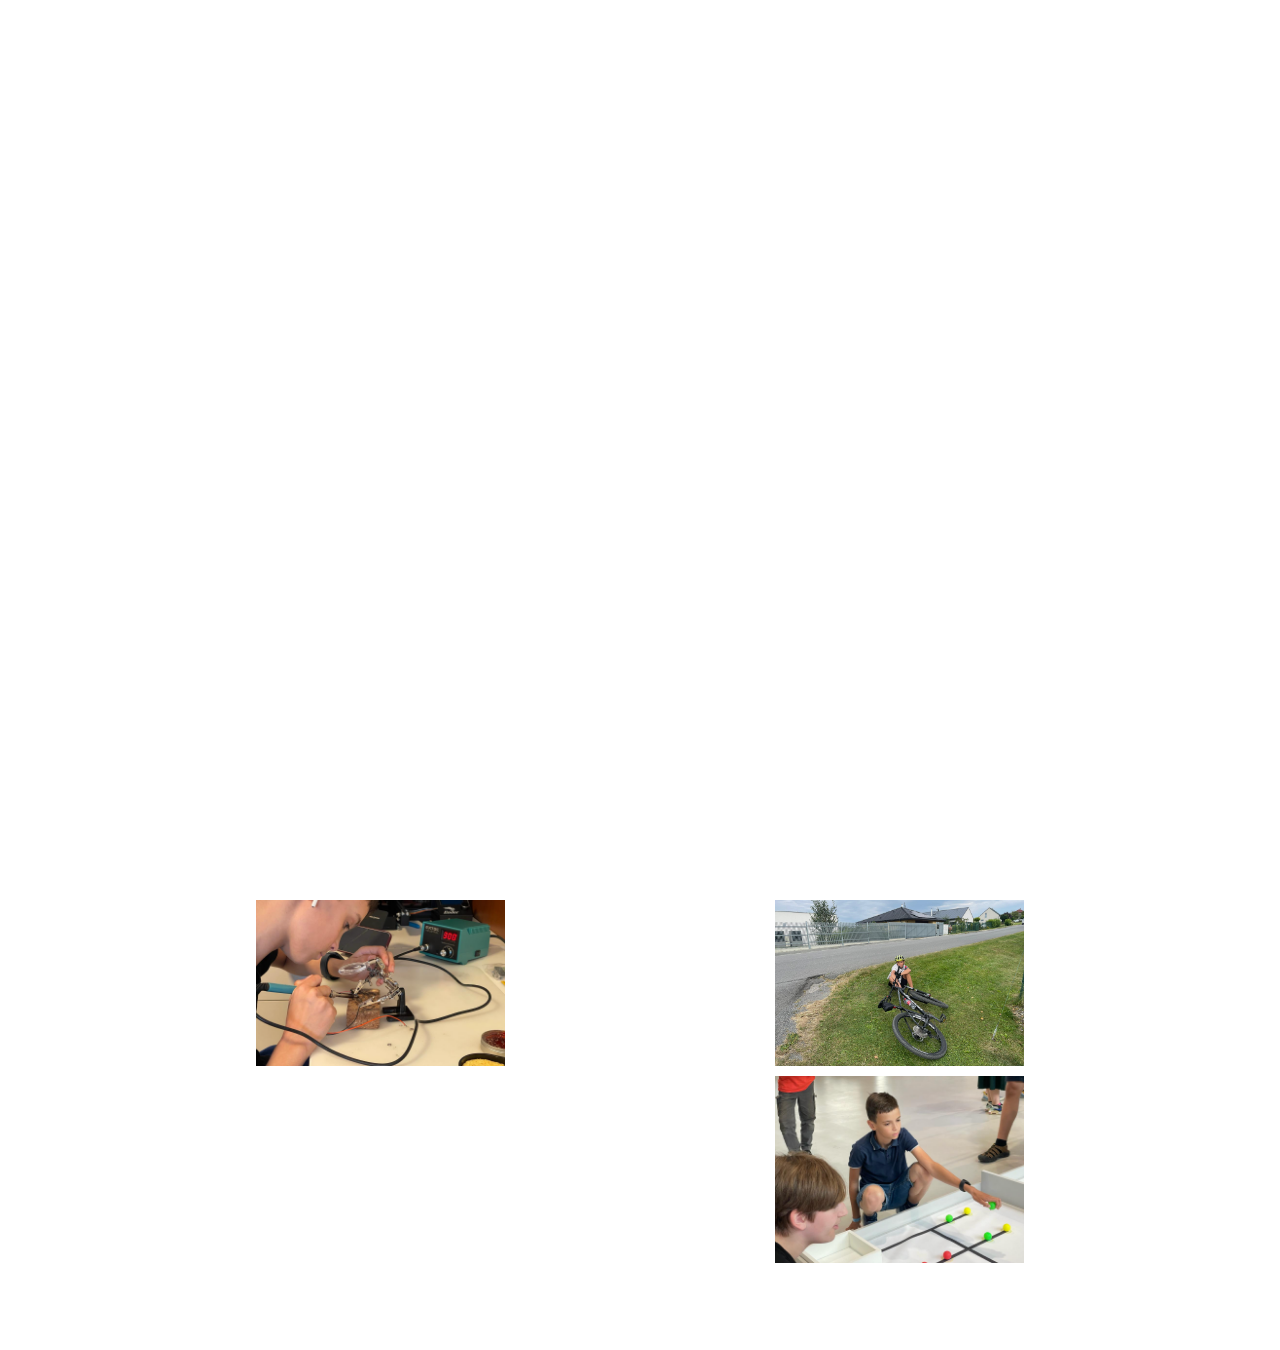
==== index.html @ a65b0b2b "Add files via upload" ====
<!DOCTYPE html>
<html lang="cs">

<head>
    <meta charset="UTF-8">
    <meta name="viewport" content="width=device-width, initial-scale=1.0">
    <title>Jakub Hajný</title>
    <style>
        /* Global Styles */
        body {
            display: flex;
            flex-direction: column;
            font-family: Arial, sans-serif;
            margin: 0;
            padding: 0;
            background: url(sincerely-media-gPnHi8AmO5k-unsplash.jpg) no-repeat center center fixed;
            background-size: cover;
            text-align: center;
            overflow-y: auto;
            /* Enable scrolling */
        }
        .scrolled{
            display: flex;
            
            justify-content: center;
        }

        /* First Section - Fullscreen with Only Name */
        .first {
            display: flex;
            flex-direction: column;
            justify-content: center;
            align-items: center;
            height: 100vh;
            width: 100%;
            background: white;
            position: absolute;
            /* Allow natural scroll behavior */
            top: 0;
            left: 0;
            transition: opacity 0.5s ease, transform 0.5s ease;
            z-index: 1000;
            padding: 20px;
            box-sizing: border-box;
        }

        /* Fade-out and move up on scroll */
        body.scrolled .first {
            opacity: 0;
            transform: translateY(-100%);
            pointer-events: none;
        }

        /* About Section (Centered on the Vertical Axis) */
        .about-container {
            display: flex;
            flex-direction: column;
            justify-content: center;
            /* Center vertically */
            align-items: center;
            /* Center horizontally */
            min-height: 100vh;
            /* Ensure full height */
            box-sizing: border-box;
            margin-top: 50vh;
            /* Ensure content starts below the first section */
            padding-bottom: 10px;
        }

        .about {
            background: white;
            padding: 50px;
            box-shadow: 0 0 15px rgba(0, 0, 0, 0.2);
            border-radius: 12px;
            max-width: 90%;

        }

        .section {
            display: flex;
            justify-content: space-between;
            /* Align boxes side by side */
            flex-wrap: wrap;
            /* Wrap content on small screens */
            gap: 20px;
            /* Space between boxes */
            width: 100%;
            margin-top: 20px;
            
        }

        /* Flexible Content Boxes */
        .box {
            display: flex;
            flex-direction: column;
            align-items: center;
            /* Center box content */
            background: #607d8b;
            color: white;
            padding: 20px;
            border-radius: 12px;
            width: 30%;
            min-width: 250px;
            box-sizing: border-box;
            /* Ensure padding doesn't expand */
        }

        /* Ensure flexible list inside box */
        .box ul, a {
            list-style: none;
            padding: 0;
            margin: 0;
            display: flex;
            flex-direction: column;
            /* Stack items */
            align-items: center;
            gap: 5px;
        }

        /* Typography */
        h1,
        h2,
        h3 {
            color: #37474f;
            margin: 0;
            padding: 10px;
        }

        h2 {
            font-size: 25px;
        }

        li {
            font-size: 14px;
        }

        a:hover {
            color: blue;
        }

        h3 {
            font-size: 20px;
        }

        /* Text with Background Image */
        h1 {
            font-size: 60px;
            background: url(sincerely-media-gPnHi8AmO5k-unsplash.jpg);
            background-size: cover;
            background-clip: text;
            color: transparent;
        }

        a {
            font-size: 14px;
            color: white;
            transition: 0.5s ease;

        }

        /* Responsive Design */
        @media (max-width: 768px) {
            .section {
                flex-direction: column;
                /* Stack boxes vertically */
                align-items: center;
            }

            .box {
                width: 90%;
                /* Make boxes full-width on small screens */
            }

            h1 {
                font-size: 40px;
                /* Adjust header size */
            }
        }
        .photo{
            display: grid;
            grid-template-columns: 1fr 1fr 1fr ;
            gap: 10px;
            width: 60%;
            padding: 10px;
            background-color: white;
            border-radius: 10px;
               
        }
        .frestyle{
            display: flex;
            justify-content: center;
            align-items: center;
        }
        img{
            display: flex;
            align-items: center;
            width: 100%;
        }
        
    </style>
</head>

<body>

    <!-- First Section: Fullscreen with Only Name -->
    <div class="first">
        <h1>Jakub Hajný</h1>
    </div>

    <!-- About Section (Centered Vertically) -->
    <div class="about-container">
        <div class="about">
            <h2>O mně</h2>
            <div class="section">
                <div class="box">
                    <h3>Zájmy</h3>
                    <ul>
                        <li>Pájení</li>
                        <li>3D tisk</li>
                        <li>Sim racing</li>
                        <li>Sport</li>
                        <li>Programování</li>
                    </ul>
                </div>
                <div class="box">
                    <h3>projekty</h3>
                    <ul>
                        <a href="">ponorka</a>
                        <a href="">fpv</a>
                        <a href="/bonus.html">ender 3</a>
                    </ul>
                </div>
                <div class="box">
                    <h3>Úspěchy</h3>
                    <ul>
                        <li>2× 2. místo v robosoutěži</li>
                        <li>1. místo v badmintonovém turnaji</li>
                    </ul>
                </div>
            </div>
        </div>
        <div class="frestyle">
            <div class="photo">
            <img src="pajenicko.png" alt="">
            <img src="dilna_build1.png" alt="">
            <img src="kolo.png" alt="">
            <img src="paletomobil.png" alt="">
            <img src="lyzovani1.png" alt="">
            <img src="robosoutez1.png" alt="">
        </div>
    </div>
        
    </div>

    <!-- JavaScript for Scroll Effect -->
    <script>
        document.addEventListener("DOMContentLoaded", function () {
            document.addEventListener("scroll", function () {
                const scrollPos = window.pageYOffset || document.documentElement.scrollTop || document.body.scrollTop;
                if (scrollPos > 20) {
                    document.body.classList.add("scrolled");
                } else {
                    document.body.classList.remove("scrolled");
                }
            });
        });
    </script>

</body>

</html>
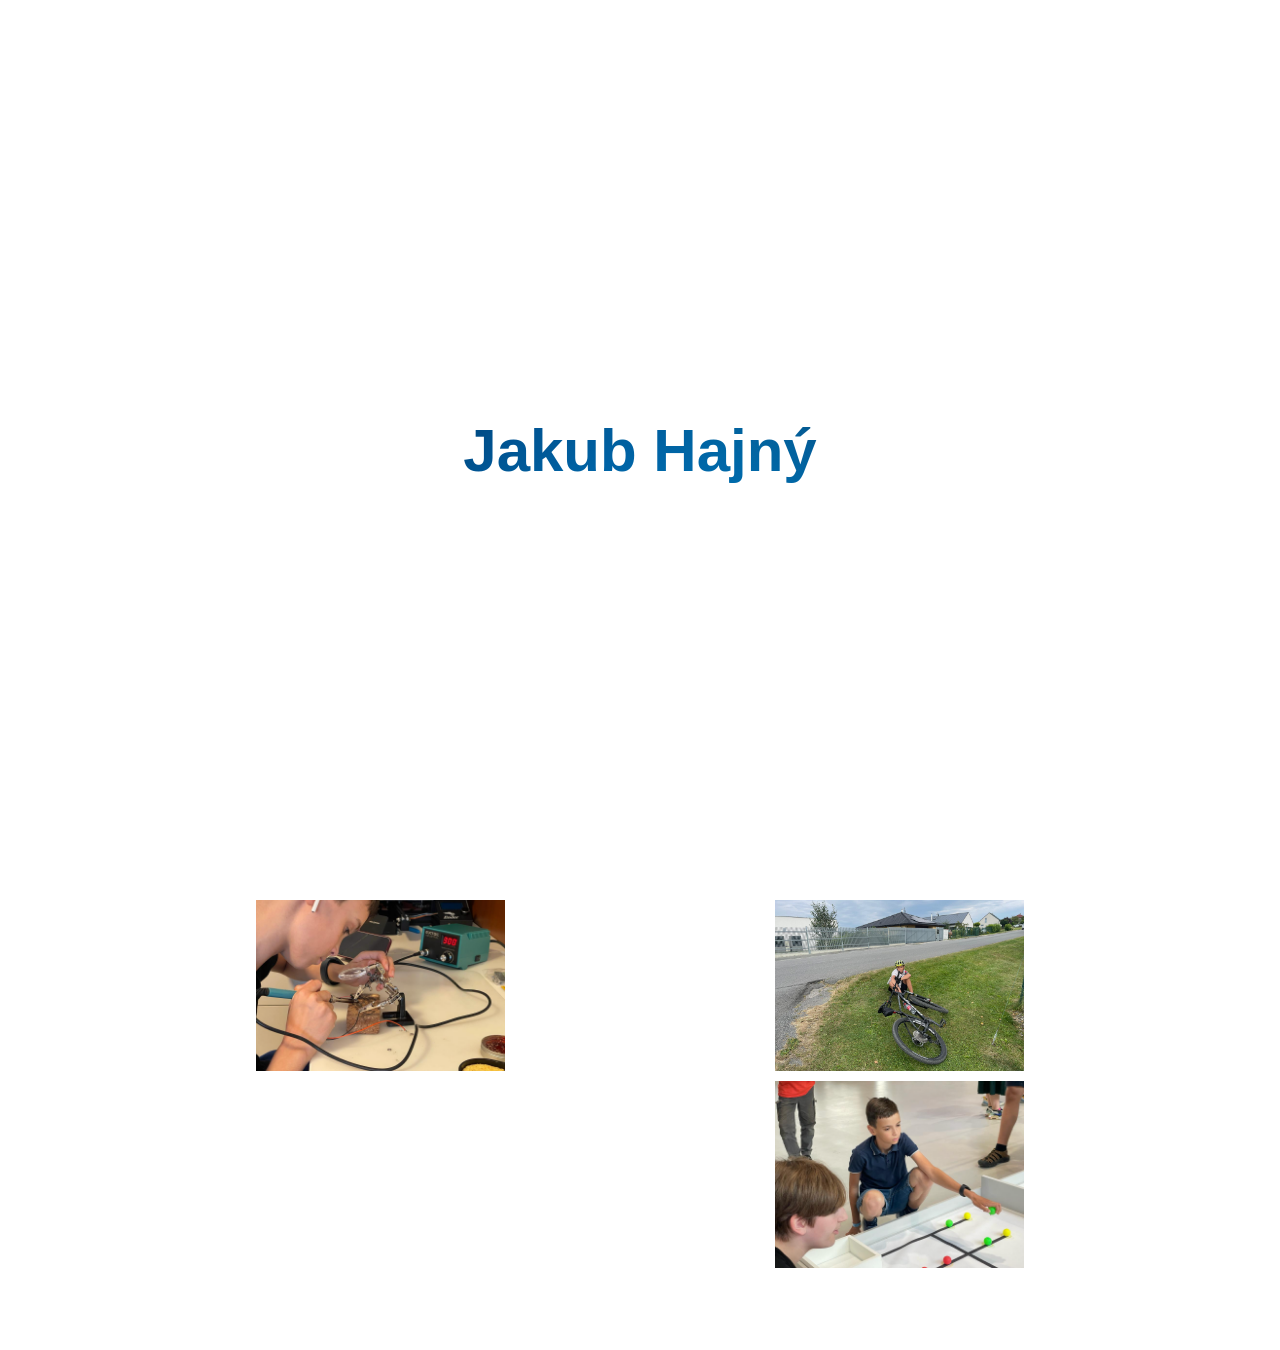
==== commit ea4fedc3: "Add files via upload" ====
--- a/index.html
+++ b/index.html
@@ -135,7 +135,7 @@
         }
 
         a:hover {
-            color: blue;
+            color: #51a1d3;
         }
 
         h3 {
@@ -190,6 +190,7 @@
             display: flex;
             justify-content: center;
             align-items: center;
+            padding-top: 10px;
         }
         img{
             display: flex;
@@ -225,9 +226,9 @@
                 <div class="box">
                     <h3>projekty</h3>
                     <ul>
-                        <a href="">ponorka</a>
-                        <a href="">fpv</a>
-                        <a href="/bonus.html">ender 3</a>
+                        <a href="ponorka.html">ponorka</a>
+                        <a href="">dílna</a>
+                        <a href="">ender 3</a>
                     </ul>
                 </div>
                 <div class="box">
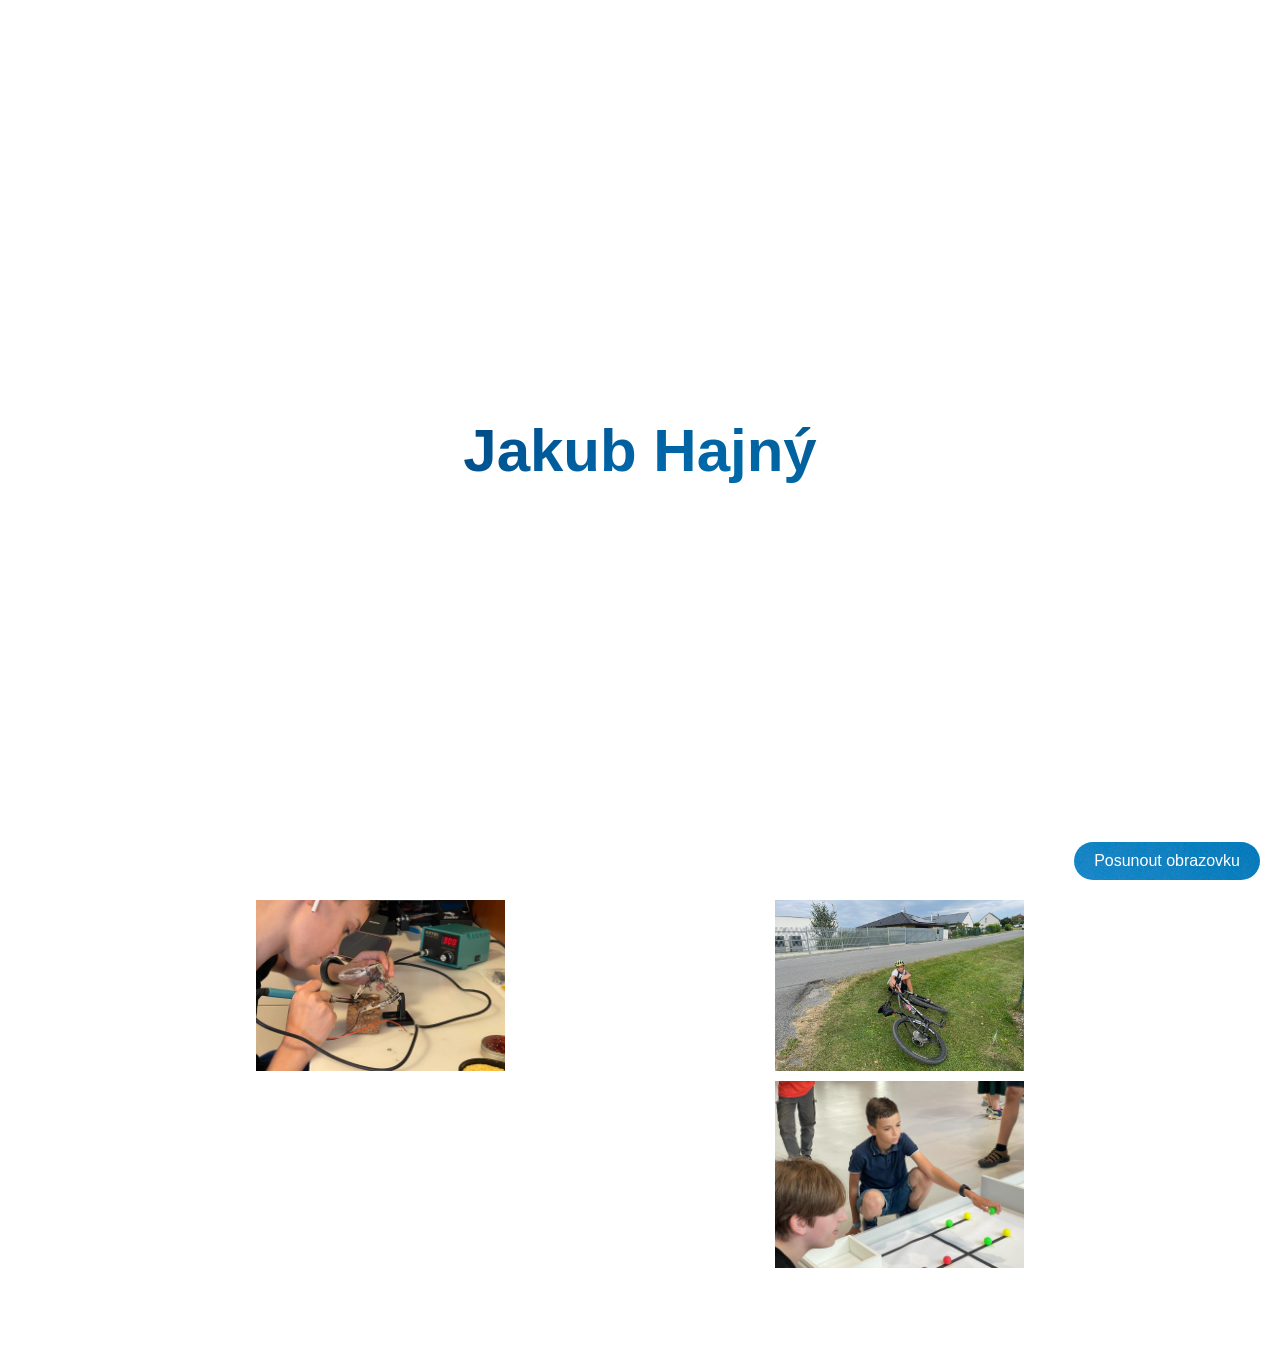
==== commit 1db7b60c: "Add files via upload" ====
--- a/index.html
+++ b/index.html
@@ -171,10 +171,16 @@
                 /* Make boxes full-width on small screens */
             }
 
-            h1 {
-                font-size: 40px;
-                /* Adjust header size */
-            }
+            
+                h1 {
+          font-size: 60px;
+          background: url(sincerely-media-gPnHi8AmO5k-unsplash.jpg) no-repeat center center fixed;
+          background-size: cover;
+          color: transparent; /* Make text invisible */
+          -webkit-background-clip: text; /* Clip background to text */
+          background-clip: text; /* Standard property */
+      }
+            
         }
         .photo{
             display: grid;
@@ -197,6 +203,27 @@
             align-items: center;
             width: 100%;
         }
+        .scroll {
+            position: fixed; /* Keep button visible during scroll */
+            bottom: 20px; /* Position from the bottom */
+            right: 20px; /* Position from the right */
+            display: flex;
+            border-radius: 30px;
+            padding: 10px 20px;
+            font-size: 16px;
+            cursor: pointer; /* Show pointer cursor */
+            z-index: 9999; /* Ensure it stays on top */
+
+            /* Match background with the page */
+            background: url(sincerely-media-gPnHi8AmO5k-unsplash.jpg) no-repeat center center fixed;
+            background-size: cover;
+            color: white; /* Keep text visible */
+            border: none; /* Optional: Remove default border */
+        }
+        h4{
+            color: white;
+            font-size: 15px;
+        }
         
     </style>
 </head>
@@ -206,6 +233,7 @@
     <!-- First Section: Fullscreen with Only Name -->
     <div class="first">
         <h1>Jakub Hajný</h1>
+        
     </div>
 
     <!-- About Section (Centered Vertically) -->
@@ -253,19 +281,38 @@
         
     </div>
 
+    <!-- Button to Move Screen -->
+    <button id="moveButton" class="scroll">Posunout obrazovku</button>
+
     <!-- JavaScript for Scroll Effect -->
     <script>
         document.addEventListener("DOMContentLoaded", function () {
+            const moveButton = document.getElementById('moveButton');
+
             document.addEventListener("scroll", function () {
                 const scrollPos = window.pageYOffset || document.documentElement.scrollTop || document.body.scrollTop;
+
                 if (scrollPos > 20) {
                     document.body.classList.add("scrolled");
+                    moveButton.style.display = 'none'; // Hide button after scrolling
                 } else {
                     document.body.classList.remove("scrolled");
+                    moveButton.style.display = 'flex'; // Show button if not scrolled
                 }
             });
         });
     </script>
+    
+    <!-- JavaScript for Screen Movement -->
+    <script>
+        document.getElementById('moveButton').addEventListener('click', function() {
+            window.scrollBy({
+                top: 300,
+                left: 300,
+                behavior: 'smooth'
+            });
+        });
+    </script>
 
 </body>
 
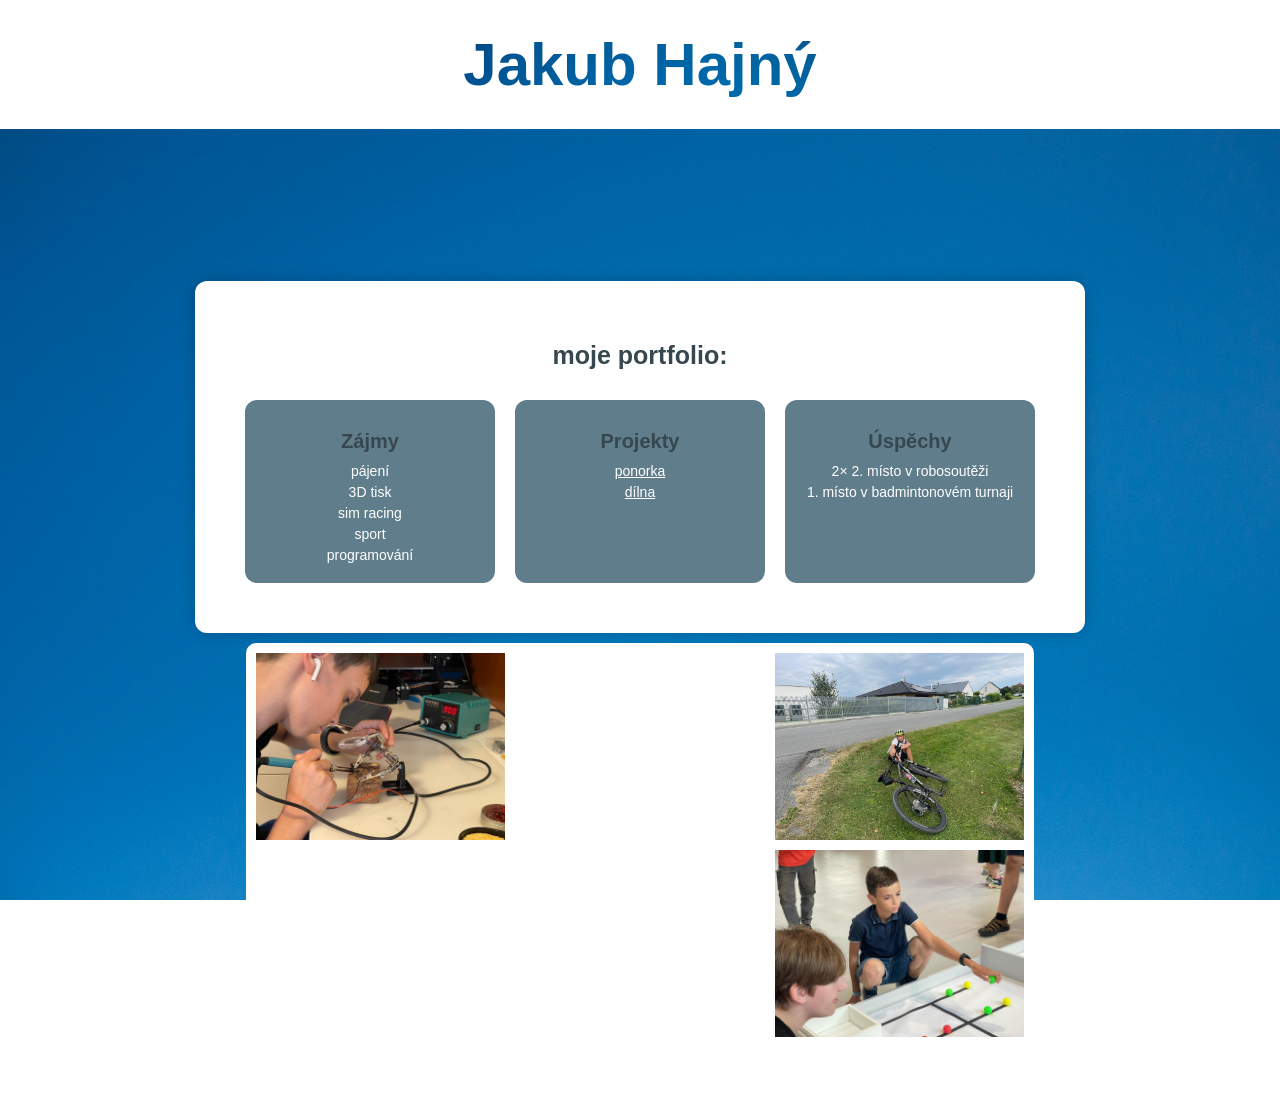
==== commit b6edc42b: "Add files via upload" ====
--- a/index.html
+++ b/index.html
@@ -25,30 +25,18 @@
             justify-content: center;
         }
 
-        /* First Section - Fullscreen with Only Name */
-        .first {
-            display: flex;
-            flex-direction: column;
-            justify-content: center;
-            align-items: center;
-            height: 100vh;
-            width: 100%;
-            background: white;
-            position: absolute;
-            /* Allow natural scroll behavior */
-            top: 0;
-            left: 0;
-            transition: opacity 0.5s ease, transform 0.5s ease;
-            z-index: 1000;
+        .header {
+            display: flex;
+            justify-content: center;
+            align-items: center;
+            background-color: white;
+            color: black;
             padding: 20px;
-            box-sizing: border-box;
-        }
-
-        /* Fade-out and move up on scroll */
-        body.scrolled .first {
-            opacity: 0;
-            transform: translateY(-100%);
-            pointer-events: none;
+            font-size: 30px;
+        }
+
+        .header h1 {
+            margin: 0;
         }
 
         /* About Section (Centered on the Vertical Axis) */
@@ -62,7 +50,7 @@
             min-height: 100vh;
             /* Ensure full height */
             box-sizing: border-box;
-            margin-top: 50vh;
+            margin-top: 10vh;
             /* Ensure content starts below the first section */
             padding-bottom: 10px;
         }
@@ -203,23 +191,6 @@
             align-items: center;
             width: 100%;
         }
-        .scroll {
-            position: fixed; /* Keep button visible during scroll */
-            bottom: 20px; /* Position from the bottom */
-            right: 20px; /* Position from the right */
-            display: flex;
-            border-radius: 30px;
-            padding: 10px 20px;
-            font-size: 16px;
-            cursor: pointer; /* Show pointer cursor */
-            z-index: 9999; /* Ensure it stays on top */
-
-            /* Match background with the page */
-            background: url(sincerely-media-gPnHi8AmO5k-unsplash.jpg) no-repeat center center fixed;
-            background-size: cover;
-            color: white; /* Keep text visible */
-            border: none; /* Optional: Remove default border */
-        }
         h4{
             color: white;
             font-size: 15px;
@@ -229,34 +200,31 @@
 </head>
 
 <body>
-
-    <!-- First Section: Fullscreen with Only Name -->
-    <div class="first">
+    <div class="header">
         <h1>Jakub Hajný</h1>
-        
     </div>
 
     <!-- About Section (Centered Vertically) -->
     <div class="about-container">
         <div class="about">
-            <h2>O mně</h2>
+            <h2>moje portfolio:</h2>
             <div class="section">
                 <div class="box">
                     <h3>Zájmy</h3>
                     <ul>
-                        <li>Pájení</li>
+                        <li>pájení</li>
                         <li>3D tisk</li>
-                        <li>Sim racing</li>
-                        <li>Sport</li>
-                        <li>Programování</li>
+                        <li>sim racing</li>
+                        <li>sport</li>
+                        <li>programování</li>
                     </ul>
                 </div>
                 <div class="box">
-                    <h3>projekty</h3>
+                    <h3>Projekty</h3>
                     <ul>
                         <a href="ponorka.html">ponorka</a>
-                        <a href="">dílna</a>
-                        <a href="">ender 3</a>
+                        <a href="dilna.html">dílna</a>
+                        
                     </ul>
                 </div>
                 <div class="box">
@@ -281,9 +249,6 @@
         
     </div>
 
-    <!-- Button to Move Screen -->
-    <button id="moveButton" class="scroll">Posunout obrazovku</button>
-
     <!-- JavaScript for Scroll Effect -->
     <script>
         document.addEventListener("DOMContentLoaded", function () {
@@ -294,25 +259,12 @@
 
                 if (scrollPos > 20) {
                     document.body.classList.add("scrolled");
-                    moveButton.style.display = 'none'; // Hide button after scrolling
                 } else {
                     document.body.classList.remove("scrolled");
-                    moveButton.style.display = 'flex'; // Show button if not scrolled
                 }
             });
         });
     </script>
-    
-    <!-- JavaScript for Screen Movement -->
-    <script>
-        document.getElementById('moveButton').addEventListener('click', function() {
-            window.scrollBy({
-                top: 300,
-                left: 300,
-                behavior: 'smooth'
-            });
-        });
-    </script>
 
 </body>
 
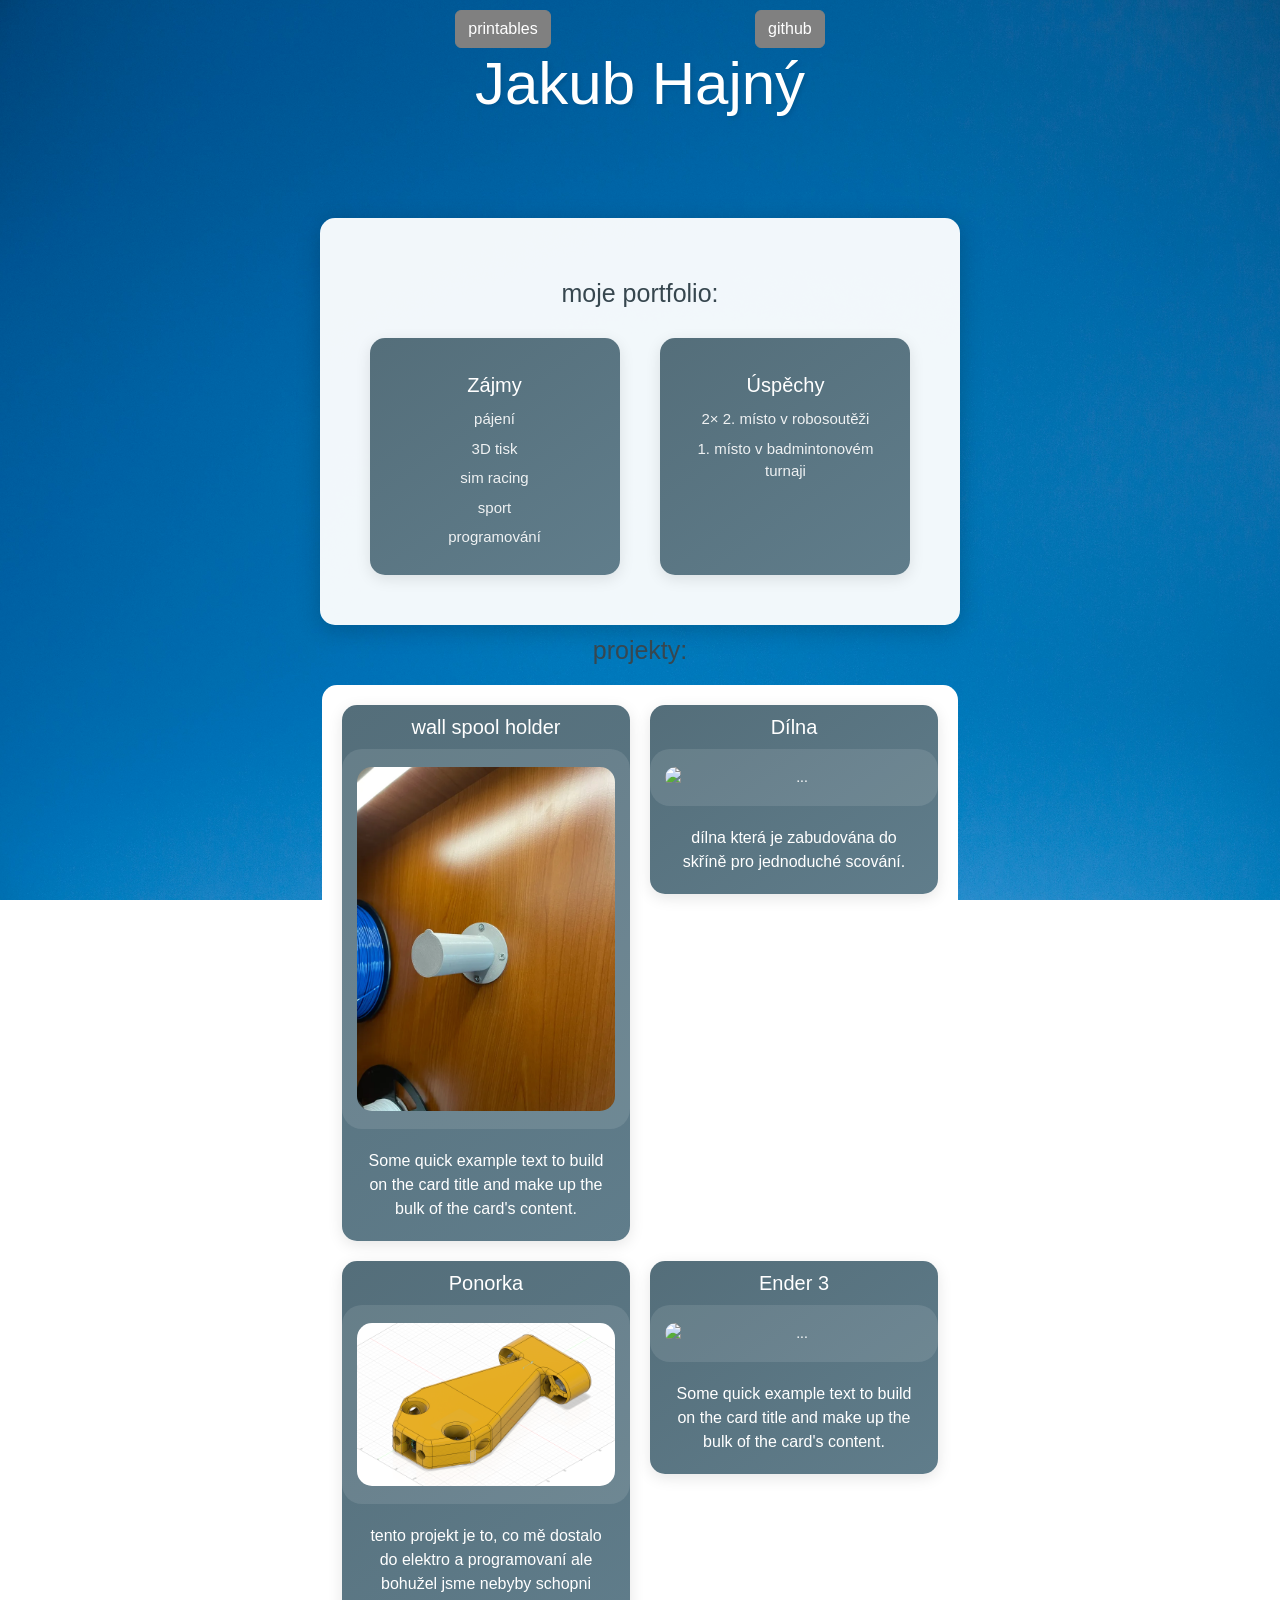
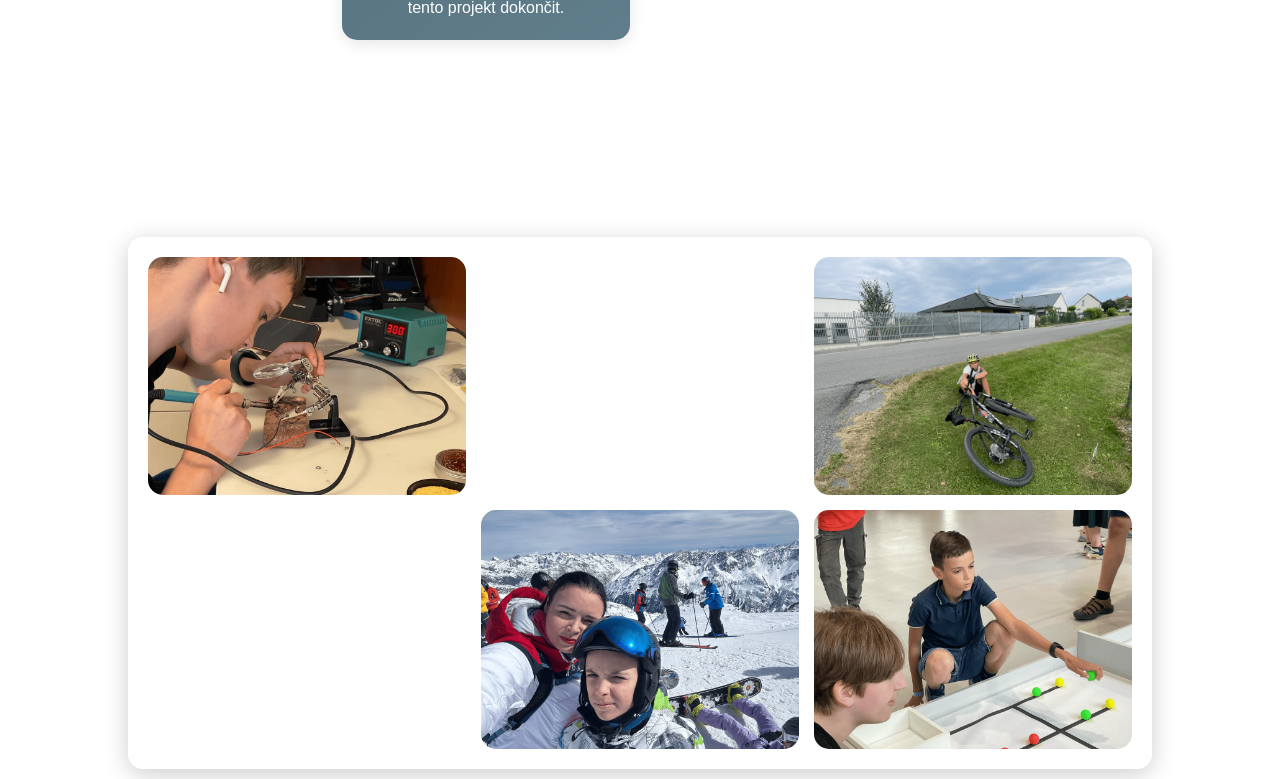
==== commit fed661c7: "Add files via upload" ====
--- a/index.html
+++ b/index.html
@@ -5,23 +5,26 @@
     <meta charset="UTF-8">
     <meta name="viewport" content="width=device-width, initial-scale=1.0">
     <title>Jakub Hajný</title>
+    <!-- Add Bootstrap CSS -->
+    <link href="https://cdn.jsdelivr.net/npm/bootstrap@5.3.2/dist/css/bootstrap.min.css" rel="stylesheet">
     <style>
         /* Global Styles */
         body {
             display: flex;
             flex-direction: column;
-            font-family: Arial, sans-serif;
+            font-family: 'Segoe UI', Tahoma, Geneva, Verdana, sans-serif;
             margin: 0;
             padding: 0;
             background: url(sincerely-media-gPnHi8AmO5k-unsplash.jpg) no-repeat center center fixed;
             background-size: cover;
             text-align: center;
             overflow-y: auto;
-            /* Enable scrolling */
-        }
-        .scrolled{
-            display: flex;
-            
+            color: #333;
+        }
+
+        .scrolled {
+            display: flex;
+
             justify-content: center;
         }
 
@@ -29,10 +32,11 @@
             display: flex;
             justify-content: center;
             align-items: center;
-            background-color: white;
+            background-color: rgba(255, 255, 255, 0.95);
             color: black;
             padding: 20px;
             font-size: 30px;
+            box-shadow: 0 2px 10px rgba(0, 0, 0, 0.1);
         }
 
         .header h1 {
@@ -56,13 +60,16 @@
         }
 
         .about {
-            background: white;
+            background: rgba(255, 255, 255, 0.95);
             padding: 50px;
-            box-shadow: 0 0 15px rgba(0, 0, 0, 0.2);
-            border-radius: 12px;
+            box-shadow: 0 5px 25px rgba(0, 0, 0, 0.2);
+            border-radius: 15px;
             max-width: 90%;
-
-        }
+            transition: transform 0.3s ease;
+        }
+
+        
+        
 
         .section {
             display: flex;
@@ -74,7 +81,7 @@
             /* Space between boxes */
             width: 100%;
             margin-top: 20px;
-            
+
         }
 
         /* Flexible Content Boxes */
@@ -82,19 +89,25 @@
             display: flex;
             flex-direction: column;
             align-items: center;
-            /* Center box content */
-            background: #607d8b;
-            color: white;
-            padding: 20px;
-            border-radius: 12px;
+            background: linear-gradient(145deg, #546e7a, #607d8b);
+            color: white;
+            padding: 25px;
+            border-radius: 15px;
             width: 30%;
             min-width: 250px;
             box-sizing: border-box;
-            /* Ensure padding doesn't expand */
+            transition: transform 0.3s ease, box-shadow 0.3s ease;
+            box-shadow: 0 4px 15px rgba(0, 0, 0, 0.1);
+        }
+
+        .box:hover {
+            transform: translateY(-2px);
+            box-shadow: 0 6px 20px rgba(0, 0, 0, 0.15);
         }
 
         /* Ensure flexible list inside box */
-        .box ul, a {
+        .box ul,
+        a {
             list-style: none;
             padding: 0;
             margin: 0;
@@ -104,9 +117,9 @@
             align-items: center;
             gap: 5px;
         }
+        
 
         /* Typography */
-        h1,
         h2,
         h3 {
             color: #37474f;
@@ -116,34 +129,42 @@
 
         h2 {
             font-size: 25px;
-        }
-
-        li {
-            font-size: 14px;
-        }
-
-        a:hover {
-            color: #51a1d3;
+            color: #37474f;
         }
 
         h3 {
             font-size: 20px;
+            color: white;
+        }
+
+        li {
+            font-size: 15px;
+            margin: 1px 0;
+            opacity: 0.9;
+        }
+
+        a {
+            font-size: 14px;
+            color: white;
+            text-decoration: none;
+            padding: 8px 15px;
+            border-radius: 20px;
+            background: rgba(255, 255, 255, 0.1);
+            transition: all 0.3s ease;
+        }
+
+        a:hover {
+            color: #fff;
+            background: rgba(255, 255, 255, 0.2);
+            transform: translateY(-2px);
         }
 
         /* Text with Background Image */
         h1 {
+            
             font-size: 60px;
-            background: url(sincerely-media-gPnHi8AmO5k-unsplash.jpg);
-            background-size: cover;
-            background-clip: text;
-            color: transparent;
-        }
-
-        a {
-            font-size: 14px;
-            color: white;
-            transition: 0.5s ease;
-
+            color: white;
+            text-shadow: 2px 2px 4px rgba(0, 0, 0, 0.1);
         }
 
         /* Responsive Design */
@@ -159,50 +180,175 @@
                 /* Make boxes full-width on small screens */
             }
 
+
+            h1 {
+                font-size: 60px;
+                background: url(sincerely-media-gPnHi8AmO5k-unsplash.jpg) no-repeat center center fixed;
+                background-size: cover;
+                color: white;
+                /* Make text invisible */
+                -webkit-background-clip: text;
+                /* Clip background to text */
+                background-clip: text;
+                /* Standard property */
+            }
+
+        }
+
+        .photo {
+            display: grid;
+            grid-template-columns: 1fr 1fr 1fr;
+            gap: 15px;
+            width: 80%;
+            padding: 20px;
+            background-color: rgba(255, 255, 255, 0.95);
+            border-radius: 15px;
+            box-shadow: 0 5px 25px rgba(0, 0, 0, 0.2);
+        }
+
+        .frestyle {
+            display: flex;
+            justify-content: center;
+            align-items: center;
+            padding-top: 10px;
+        }
+
+        img {
+            display: flex;
+            align-items: center;
+            width: 100%;
+            border-radius: 15px;
+            /* Rounded corners for images */
+            transition: transform 0.3s ease;
+            /* Smooth hover effect */
+        }
+
+        
+        h4 {
+            color: white;
+            font-size: 15px;
+        }
+
+        /* Bootstrap card customization */
+        .card {
+            background: linear-gradient(145deg, #546e7a, #607d8b);
+            color: white;
+            border: none;
+            border-radius: 15px;
+            box-shadow: 0 4px 15px rgba(0, 0, 0, 0.1);
+            transition: transform 0.3s ease, box-shadow 0.3s ease;
+            width: 30%;
+            min-width: 250px;
+        }
+
+        .card:hover {
+            transform: translateY(-2px);
+            box-shadow: 0 6px 20px rgba(0, 0, 0, 0.15);
+        }
+
+        .card-header {
+            background: rgba(255, 255, 255, 0.1);
+            border-bottom: none;
+            border-radius: 15px 15px 0 0 !important;
+            padding: 15px;
+        }
+
+        .card-body {
+            padding: 20px;
+        }
+
+        .list-group-item {
+            background: transparent;
+            border: none;
+            color: white;
+            padding: 8px 15px;
+            transition: all 0.3s ease;
+        }
+
+        .list-group-item:hover {
+            background: rgba(255, 255, 255, 0.1);
+            transform: translateY(-2px);
+        }
+
+        .btn-light {
+            background: rgba(255, 255, 255, 0.2);
+            border: none;
+            color: white;
+            margin-top: 10px;
+            transition: all 0.3s ease;
+        }
+
+        .btn-light:hover {
+            background: rgba(255, 255, 255, 0.3);
+            color: white;
+            transform: translateY(-2px);
+        }
+        .projekty{
+            display: flex;
+            display: grid;
+            grid-template-columns: 1fr 1fr;
+            grid-template-rows: 1fr 1fr;
+            flex-direction: row;
+            align-items: flex-start;
+            gap: 20px;
+            margin: 10px;
+            padding: 20px;
+            background-color: white;
+            border-radius: 15px;
+        }
+        .card-img-top{
+            border-radius: 15px;
+            margin: 10px;
+        }
+        .button {
+            display: flex;
+            flex-direction: row;
+            flex-wrap: nowrap;
+            gap: 10px;
+            justify-content: center;
+            align-items: center;
+        }
+        .btn-primary{
+            background-color: gray;
+            border-color: grey;
+            transition: ease 0.3s;
+            margin-right: 100px;
+            margin-top: 10px;
+
+        }
+        .btn-secondary{
+            background-color: gray;
+            border-color: grey;
+            transition: ease 0.3s;
+            margin-left: 100px;
+            margin-top: 10px;
+
+        }
+        .btn-primary:hover{
+            background-color: gray;
+            transition: translateY(+2px);
             
-                h1 {
-          font-size: 60px;
-          background: url(sincerely-media-gPnHi8AmO5k-unsplash.jpg) no-repeat center center fixed;
-          background-size: cover;
-          color: transparent; /* Make text invisible */
-          -webkit-background-clip: text; /* Clip background to text */
-          background-clip: text; /* Standard property */
-      }
+        }
+        .btn-secondary:hover{
+            background-color: gray;
+            transition: translateY(+2px);
             
         }
-        .photo{
-            display: grid;
-            grid-template-columns: 1fr 1fr 1fr ;
-            gap: 10px;
-            width: 60%;
-            padding: 10px;
-            background-color: white;
-            border-radius: 10px;
-               
-        }
-        .frestyle{
-            display: flex;
-            justify-content: center;
-            align-items: center;
-            padding-top: 10px;
-        }
-        img{
-            display: flex;
-            align-items: center;
-            width: 100%;
-        }
-        h4{
-            color: white;
-            font-size: 15px;
-        }
+        
+        
+        
         
     </style>
 </head>
 
 <body>
-    <div class="header">
-        <h1>Jakub Hajný</h1>
+    <div class="top_bar">
+        <a href="https://www.printables.com/@jakub_699366" class="btn btn-primary anabled" tabindex="-1" role="button" aria-disabled="true">printables</a>
+        <a href="https://github.com/jakub-hajny" class="btn btn-secondary anabled" tabindex="-1" role="button" aria-disabled="true">github</a>
+      <h1>Jakub Hajný</h1>  
     </div>
+        
+    
 
     <!-- About Section (Centered Vertically) -->
     <div class="about-container">
@@ -219,14 +365,9 @@
                         <li>programování</li>
                     </ul>
                 </div>
-                <div class="box">
-                    <h3>Projekty</h3>
-                    <ul>
-                        <a href="ponorka.html">ponorka</a>
-                        <a href="dilna.html">dílna</a>
-                        
-                    </ul>
-                </div>
+
+                
+
                 <div class="box">
                     <h3>Úspěchy</h3>
                     <ul>
@@ -234,19 +375,61 @@
                         <li>1. místo v badmintonovém turnaji</li>
                     </ul>
                 </div>
+            </div> 
+        </div>
+        <div>
+            <h2>projekty:</h2>
+            <div class="projekty">
+            
+            <!-- Bootstrap Card for Projekty -->
+            <div class="card" style="width: 18rem;">
+                <div><h3>wall spool holder</h3></div>
+                <a href="https://www.printables.com/model/453142-wall-spool-holder"><img  src="wall spool holder.png" class="card-img-top" alt="..."></a>
+                <div class="card-body">
+                  <p class="card-text">Some quick example text to build on the card title and make up the bulk of the card's content.</p>
+                </div>
+              </div>
+              <!-- Bootstrap Card for Projekty -->
+            <div class="card" style="width: 18rem;">
+                <div><h3>Dílna</h3></div>
+                <a href="dilna.html"><img  src="dilna_5.png" class="card-img-top" alt="..."></a>
+                <div class="card-body">
+                  <p class="card-text">dílna která je zabudována do skříně pro jednoduché scování.</p>
+                </div>
+              </div>
+
+            <!-- Bootstrap Card for Projekty -->
+            <div class="card" style="width: 18rem;">
+                <div><h3>Ponorka</h3></div>
+                <a href="ponorka.html"><img  src="ponorka2.png" class="card-img-top" alt="..."></a>
+                <div class="card-body">
+                  <p class="card-text">tento projekt je to, co mě dostalo do elektro a programovaní ale bohužel jsme nebyby schopni tento projekt dokončit.</p>
+                </div>
+              </div>
+              
+              <!-- Bootstrap Card for Projekty -->
+            <div class="card" style="width: 18rem;">
+                <div><h3>Ender 3</h3></div>
+                <a href="ender3.html"><img  src="ender.png" class="card-img-top" alt="..."></a>
+                <div class="card-body">
+                  <p class="card-text">Some quick example text to build on the card title and make up the bulk of the card's content.</p>
+                </div>
+              </div>
+              
+        </div>
+    </div>
+        
+        <div class="frestyle">
+            <div class="photo">
+                <img src="pajenicko.png" alt="">
+                <img src="dilna_build1.png" alt="">
+                <img src="kolo.png" alt="">
+                <img src="paletomobil.png" alt="">
+                <img src="lyzovani1.png" alt="">
+                <img src="robosoutez1.png" alt="">
             </div>
         </div>
-        <div class="frestyle">
-            <div class="photo">
-            <img src="pajenicko.png" alt="">
-            <img src="dilna_build1.png" alt="">
-            <img src="kolo.png" alt="">
-            <img src="paletomobil.png" alt="">
-            <img src="lyzovani1.png" alt="">
-            <img src="robosoutez1.png" alt="">
-        </div>
-    </div>
-        
+
     </div>
 
     <!-- JavaScript for Scroll Effect -->
@@ -263,9 +446,11 @@
                     document.body.classList.remove("scrolled");
                 }
             });
-        });
     </script>
 
+    <!-- Add Bootstrap JS at the end of the body -->
+    <script src="https://cdn.jsdelivr.net/npm/bootstrap@5.3.2/dist/js/bootstrap.bundle.min.js"></script>
+
 </body>
 
 </html>
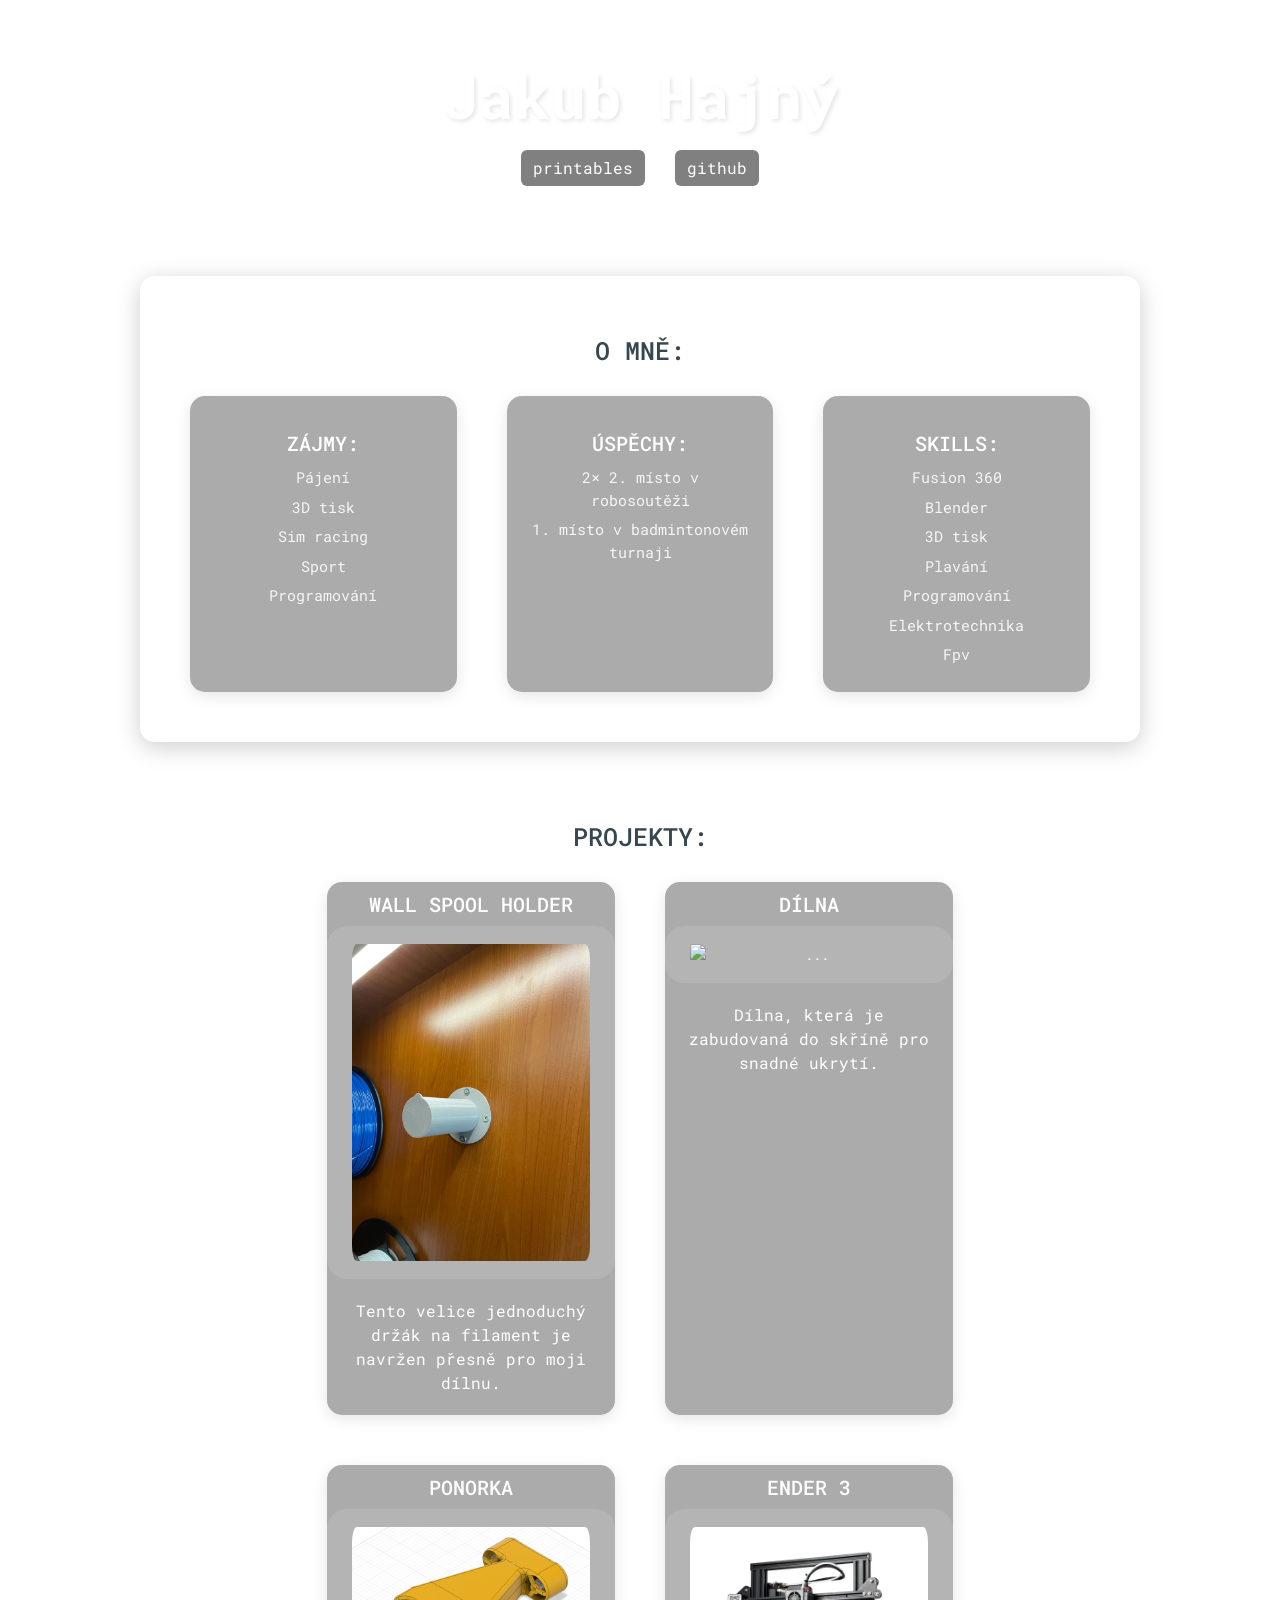
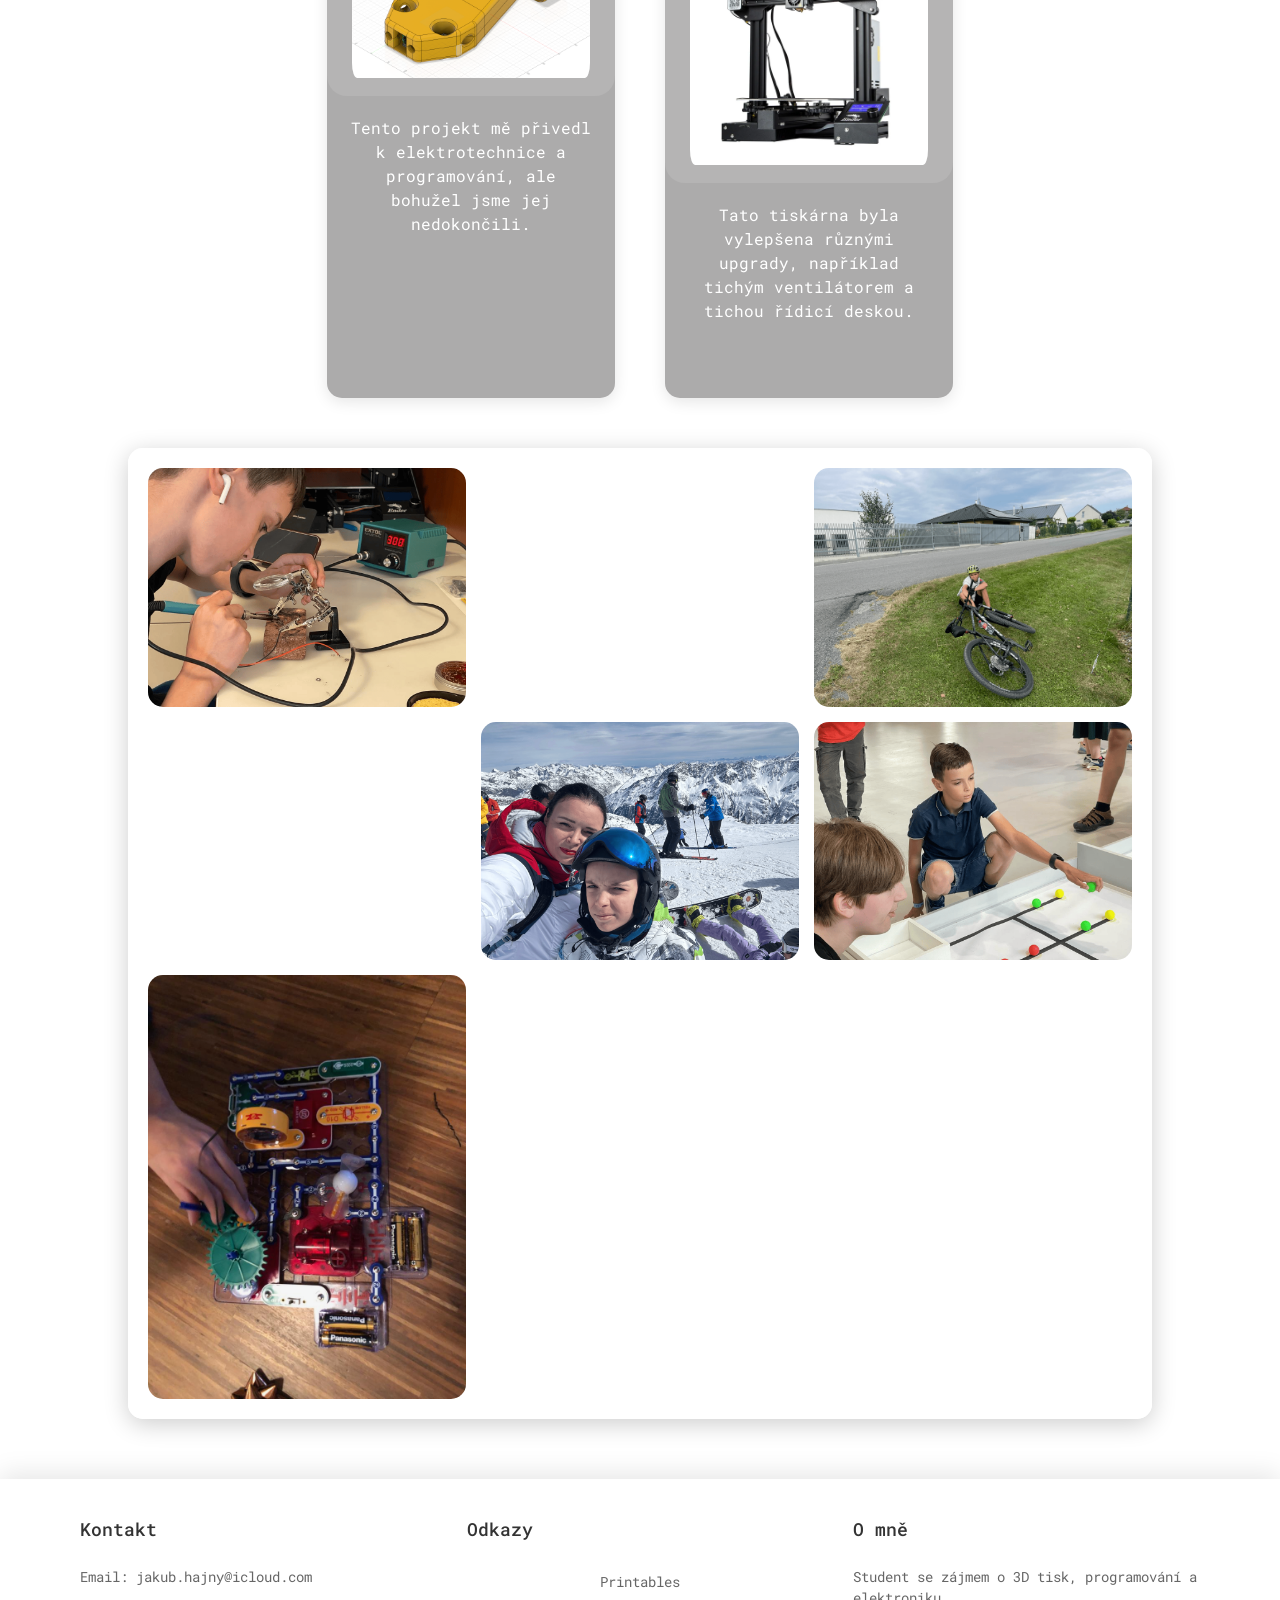
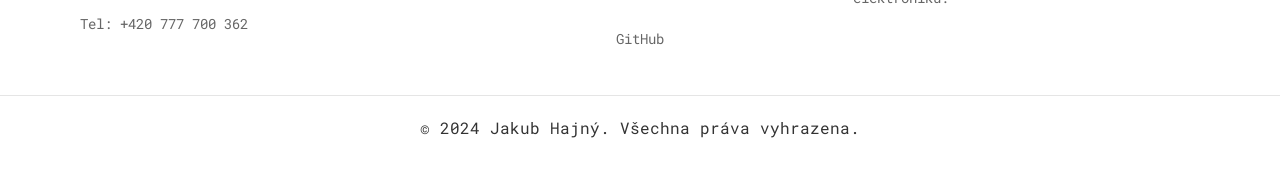
==== commit c32f1c8f: "Add files via upload" ====
--- a/index.html
+++ b/index.html
@@ -2,21 +2,23 @@
 <html lang="cs">
 
 <head>
+    <link rel="preconnect" href="https://fonts.googleapis.com">
+    <link rel="preconnect" href="https://fonts.gstatic.com" crossorigin>
+    <link href="https://fonts.googleapis.com/css2?family=Roboto+Mono:ital,wght@0,100..700;1,100..700&display=swap"
+        rel="stylesheet">
     <meta charset="UTF-8">
     <meta name="viewport" content="width=device-width, initial-scale=1.0">
     <title>Jakub Hajný</title>
-    <!-- Add Bootstrap CSS -->
     <link href="https://cdn.jsdelivr.net/npm/bootstrap@5.3.2/dist/css/bootstrap.min.css" rel="stylesheet">
     <style>
-        /* Global Styles */
         body {
             display: flex;
             flex-direction: column;
-            font-family: 'Segoe UI', Tahoma, Geneva, Verdana, sans-serif;
+            font-family: 'Roboto Mono', monospace;
             margin: 0;
             padding: 0;
-            background: url(sincerely-media-gPnHi8AmO5k-unsplash.jpg) no-repeat center center fixed;
-            background-size: cover;
+            background: url(moroccan-flower-dark.png);
+            background-size:auto;
             text-align: center;
             overflow-y: auto;
             color: #333;
@@ -43,19 +45,14 @@
             margin: 0;
         }
 
-        /* About Section (Centered on the Vertical Axis) */
         .about-container {
             display: flex;
             flex-direction: column;
             justify-content: center;
-            /* Center vertically */
-            align-items: center;
-            /* Center horizontally */
+            align-items: center;
             min-height: 100vh;
-            /* Ensure full height */
             box-sizing: border-box;
             margin-top: 10vh;
-            /* Ensure content starts below the first section */
             padding-bottom: 10px;
         }
 
@@ -64,32 +61,24 @@
             padding: 50px;
             box-shadow: 0 5px 25px rgba(0, 0, 0, 0.2);
             border-radius: 15px;
-            max-width: 90%;
+            width: 1000px;
             transition: transform 0.3s ease;
         }
 
-        
-        
-
         .section {
             display: flex;
-            justify-content: space-between;
-            /* Align boxes side by side */
-            flex-wrap: wrap;
-            /* Wrap content on small screens */
-            gap: 20px;
-            /* Space between boxes */
+            flex-direction: row;
+            justify-items: center;
+            gap: 50px;
             width: 100%;
             margin-top: 20px;
-
-        }
-
-        /* Flexible Content Boxes */
+        }
+
         .box {
             display: flex;
             flex-direction: column;
             align-items: center;
-            background: linear-gradient(145deg, #546e7a, #607d8b);
+            background: rgb(172, 171, 171);
             color: white;
             padding: 25px;
             border-radius: 15px;
@@ -100,12 +89,8 @@
             box-shadow: 0 4px 15px rgba(0, 0, 0, 0.1);
         }
 
-        .box:hover {
-            transform: translateY(-2px);
-            box-shadow: 0 6px 20px rgba(0, 0, 0, 0.15);
-        }
-
-        /* Ensure flexible list inside box */
+        
+
         .box ul,
         a {
             list-style: none;
@@ -113,13 +98,10 @@
             margin: 0;
             display: flex;
             flex-direction: column;
-            /* Stack items */
             align-items: center;
             gap: 5px;
         }
-        
-
-        /* Typography */
+
         h2,
         h3 {
             color: #37474f;
@@ -159,38 +141,30 @@
             transform: translateY(-2px);
         }
 
-        /* Text with Background Image */
         h1 {
-            
+            margin-top: 60px;
             font-size: 60px;
             color: white;
             text-shadow: 2px 2px 4px rgba(0, 0, 0, 0.1);
         }
 
-        /* Responsive Design */
         @media (max-width: 768px) {
             .section {
                 flex-direction: column;
-                /* Stack boxes vertically */
                 align-items: center;
             }
 
             .box {
                 width: 90%;
-                /* Make boxes full-width on small screens */
             }
-
 
             h1 {
                 font-size: 60px;
                 background: url(sincerely-media-gPnHi8AmO5k-unsplash.jpg) no-repeat center center fixed;
                 background-size: cover;
                 color: white;
-                /* Make text invisible */
                 -webkit-background-clip: text;
-                /* Clip background to text */
                 background-clip: text;
-                /* Standard property */
             }
 
         }
@@ -206,7 +180,7 @@
             box-shadow: 0 5px 25px rgba(0, 0, 0, 0.2);
         }
 
-        .frestyle {
+        .div-photo {
             display: flex;
             justify-content: center;
             align-items: center;
@@ -218,32 +192,29 @@
             align-items: center;
             width: 100%;
             border-radius: 15px;
-            /* Rounded corners for images */
             transition: transform 0.3s ease;
-            /* Smooth hover effect */
-        }
-
-        
+        }
+
         h4 {
             color: white;
             font-size: 15px;
         }
 
-        /* Bootstrap card customization */
         .card {
-            background: linear-gradient(145deg, #546e7a, #607d8b);
+            background: rgb(172, 171, 171);
             color: white;
             border: none;
             border-radius: 15px;
             box-shadow: 0 4px 15px rgba(0, 0, 0, 0.1);
             transition: transform 0.3s ease, box-shadow 0.3s ease;
-            width: 30%;
-            min-width: 250px;
+            width: 18rem;
+            margin: 0;
+
         }
 
         .card:hover {
-            transform: translateY(-2px);
-            box-shadow: 0 6px 20px rgba(0, 0, 0, 0.15);
+            transform: none;
+            box-shadow: 0 4px 15px rgba(0, 0, 0, 0.1);
         }
 
         .card-header {
@@ -267,7 +238,6 @@
 
         .list-group-item:hover {
             background: rgba(255, 255, 255, 0.1);
-            transform: translateY(-2px);
         }
 
         .btn-light {
@@ -283,143 +253,241 @@
             color: white;
             transform: translateY(-2px);
         }
-        .projekty{
-            display: flex;
+
+        .projekty {
             display: grid;
             grid-template-columns: 1fr 1fr;
             grid-template-rows: 1fr 1fr;
-            flex-direction: row;
-            align-items: flex-start;
-            gap: 20px;
+            gap: 50px;
+            margin: 20px;
+            justify-items: center;
+            
+        }
+
+        .projekty1 {
+            display: flex;
+            justify-content: center;
+            flex-direction: column;
+            background-color: white;
+            border-radius: 15px;
+            margin-top: 50px;
+            width: 1000px;
+            align-items: center;
+            padding: 20px;
+        }
+
+        .projects {
+            display: flex;
+            justify-content: center;
+        }
+
+        .card-img-top {
+            border-radius: 15px;
             margin: 10px;
-            padding: 20px;
-            background-color: white;
-            border-radius: 15px;
-        }
-        .card-img-top{
-            border-radius: 15px;
-            margin: 10px;
-        }
+            padding: 0 10px;
+        }
+
         .button {
             display: flex;
             flex-direction: row;
             flex-wrap: nowrap;
-            gap: 10px;
-            justify-content: center;
-            align-items: center;
-        }
-        .btn-primary{
+            gap: 20px;
+            justify-content: center;
+            align-items: center;
+        }
+
+        .btn-primary {
             background-color: gray;
             border-color: grey;
+            border: none;
             transition: ease 0.3s;
-            margin-right: 100px;
+            margin-right: 10px;
             margin-top: 10px;
-
-        }
-        .btn-secondary{
+        }
+
+        .btn-primary:hover {
+            background-color: gray;
+            border: none;
+        }
+
+        .btn-secondary {
             background-color: gray;
             border-color: grey;
+            border: none;
             transition: ease 0.3s;
-            margin-left: 100px;
+            margin-left: 10px;
             margin-top: 10px;
-
-        }
-        .btn-primary:hover{
+        }
+
+        .btn-secondary:hover {
             background-color: gray;
-            transition: translateY(+2px);
-            
-        }
-        .btn-secondary:hover{
-            background-color: gray;
-            transition: translateY(+2px);
-            
-        }
-        
-        
-        
-        
+            border: none;
+        }
+
+        .footer {
+            background-color: rgba(255, 255, 255, 0.95);
+            color: #333;
+            padding: 40px 0;
+            margin-top: 50px;
+            box-shadow: 0 -5px 25px rgba(0, 0, 0, 0.1);
+        }
+
+        .footer-content {
+            display: flex;
+            justify-content: space-around;
+            align-items: flex-start;
+            max-width: 1200px;
+            margin: 0 auto;
+            padding: 0 20px;
+        }
+
+        .footer-section {
+            flex: 1;
+            margin: 0 20px;
+            text-align: left;
+        }
+
+        .footer-section h4 {
+            color: #333;
+            margin-bottom: 20px;
+            font-size: 18px;
+        }
+
+        .footer-section p, .footer-section a {
+            color: #666;
+            font-size: 14px;
+            text-decoration: none;
+            padding: 5px 0;
+            background: none;
+        }
+
+        .footer-section a:hover {
+            color: #333;
+            transform: none;
+        }
+
+        .footer-bottom {
+            text-align: center;
+            padding-top: 20px;
+            margin-top: 20px;
+            border-top: 1px solid rgba(0, 0, 0, 0.1);
+        }
+
+        /* Add these font-family declarations to ensure consistency */
+        h1, h2, h3, h4, p, a, li {
+            font-family: 'Roboto Mono', monospace;
+        }
+
+        .card-text {
+            font-family: 'Roboto Mono', monospace;
+        }
+
+        .footer-section p, 
+        .footer-section a, 
+        .footer-bottom p {
+            font-family: 'Roboto Mono', monospace;
+        }
+
     </style>
 </head>
 
 <body>
+
     <div class="top_bar">
-        <a href="https://www.printables.com/@jakub_699366" class="btn btn-primary anabled" tabindex="-1" role="button" aria-disabled="true">printables</a>
-        <a href="https://github.com/jakub-hajny" class="btn btn-secondary anabled" tabindex="-1" role="button" aria-disabled="true">github</a>
-      <h1>Jakub Hajný</h1>  
+        <h1><b>Jakub Hajný</b></h1>
+        <a href="https://www.printables.com/@jakub_699366" class="btn btn-primary anabled" tabindex="-1" role="button"
+            aria-disabled="true">printables</a>
+        <a href="https://github.com/jakub-hajny" class="btn btn-secondary anabled" tabindex="-1" role="button"
+            aria-disabled="true">github</a>
+
     </div>
-        
-    
-
-    <!-- About Section (Centered Vertically) -->
+
     <div class="about-container">
         <div class="about">
-            <h2>moje portfolio:</h2>
+            <h2>O MNĚ:</h2>
             <div class="section">
                 <div class="box">
-                    <h3>Zájmy</h3>
+                    <h3>ZÁJMY:</h3>
                     <ul>
-                        <li>pájení</li>
+                        <li>Pájení</li>
                         <li>3D tisk</li>
-                        <li>sim racing</li>
-                        <li>sport</li>
-                        <li>programování</li>
+                        <li>Sim racing</li>
+                        <li>Sport</li>
+                        <li>Programování</li>
                     </ul>
                 </div>
 
-                
-
                 <div class="box">
-                    <h3>Úspěchy</h3>
+                    <h3>ÚSPĚCHY:</h3>
                     <ul>
                         <li>2× 2. místo v robosoutěži</li>
                         <li>1. místo v badmintonovém turnaji</li>
                     </ul>
                 </div>
-            </div> 
+                <div class="box">
+                    <h3>SKILLS:</h3>
+                    <ul>
+                        <li>Fusion 360</li>
+                        <li>Blender</li>
+                        <li>3D tisk</li>
+                        <li>Plavání</li>
+                        <li>Programování</li>
+                        <li>Elektrotechnika</li>
+                        <li>Fpv</li>
+                    </ul>
+                </div>
+            </div>
         </div>
-        <div>
-            <h2>projekty:</h2>
+        <div class="projekty1">
+            <h2>PROJEKTY:</h2>
+
             <div class="projekty">
-            
-            <!-- Bootstrap Card for Projekty -->
-            <div class="card" style="width: 18rem;">
-                <div><h3>wall spool holder</h3></div>
-                <a href="https://www.printables.com/model/453142-wall-spool-holder"><img  src="wall spool holder.png" class="card-img-top" alt="..."></a>
-                <div class="card-body">
-                  <p class="card-text">Some quick example text to build on the card title and make up the bulk of the card's content.</p>
-                </div>
-              </div>
-              <!-- Bootstrap Card for Projekty -->
-            <div class="card" style="width: 18rem;">
-                <div><h3>Dílna</h3></div>
-                <a href="dilna.html"><img  src="dilna_5.png" class="card-img-top" alt="..."></a>
-                <div class="card-body">
-                  <p class="card-text">dílna která je zabudována do skříně pro jednoduché scování.</p>
-                </div>
-              </div>
-
-            <!-- Bootstrap Card for Projekty -->
-            <div class="card" style="width: 18rem;">
-                <div><h3>Ponorka</h3></div>
-                <a href="ponorka.html"><img  src="ponorka2.png" class="card-img-top" alt="..."></a>
-                <div class="card-body">
-                  <p class="card-text">tento projekt je to, co mě dostalo do elektro a programovaní ale bohužel jsme nebyby schopni tento projekt dokončit.</p>
-                </div>
-              </div>
-              
-              <!-- Bootstrap Card for Projekty -->
-            <div class="card" style="width: 18rem;">
-                <div><h3>Ender 3</h3></div>
-                <a href="ender3.html"><img  src="ender.png" class="card-img-top" alt="..."></a>
-                <div class="card-body">
-                  <p class="card-text">Some quick example text to build on the card title and make up the bulk of the card's content.</p>
-                </div>
-              </div>
-              
+
+                <div class="card">
+                    <div>
+                        <h3>WALL SPOOL HOLDER</h3>
+                    </div>
+                    <a href="https://www.printables.com/model/453142-wall-spool-holder">
+                        <img src="wall spool holder.png" class="card-img-top" alt="...">
+                    </a>
+                    <div class="card-body">
+                        <p class="card-text">Tento velice jednoduchý držák na filament je navržen přesně pro moji dílnu.</p>
+                    </div>
+                </div>
+                <div class="card">
+                    <div>
+                        <h3>DÍLNA</h3>
+                    </div>
+                    <a href="dilna.html"><img src="dilna_5.png" class="card-img-top" alt="..."></a>
+                    <div class="card-body">
+                        <p class="card-text">Dílna, která je zabudovaná do skříně pro snadné ukrytí.</p>
+                    </div>
+                </div>
+
+                <div class="card">
+                    <div>
+                        <h3>PONORKA</h3>
+                    </div>
+                    <a href="ponorka.html"><img src="ponorka2.png" class="card-img-top" alt="..."></a>
+                    <div class="card-body">
+                        <p class="card-text">Tento projekt mě přivedl k elektrotechnice a programování, ale bohužel jsme jej nedokončili.</p>
+                    </div>
+                </div>
+
+                <div class="card">
+                    <div>
+                        <h3>ENDER 3</h3>
+                    </div>
+                    <a href="ender3.html"><img src="ender.png" class="card-img-top" alt="..."></a>
+                    <div class="card-body">
+                        <p class="card-text">Tato tiskárna byla vylepšena různými upgrady, například tichým ventilátorem a tichou řídicí deskou.</p>
+                    </div>
+                </div>
+
+            </div>
         </div>
-    </div>
-        
-        <div class="frestyle">
+
+        <div class="div-photo">
             <div class="photo">
                 <img src="pajenicko.png" alt="">
                 <img src="dilna_build1.png" alt="">
@@ -427,28 +495,40 @@
                 <img src="paletomobil.png" alt="">
                 <img src="lyzovani1.png" alt="">
                 <img src="robosoutez1.png" alt="">
+                <img src="bofin.png" alt="">
+                <img src="ender_build2.png" alt="">
+                <img src="fan_capica7.png" alt="">
+
             </div>
         </div>
 
     </div>
 
-    <!-- JavaScript for Scroll Effect -->
-    <script>
-        document.addEventListener("DOMContentLoaded", function () {
-            const moveButton = document.getElementById('moveButton');
-
-            document.addEventListener("scroll", function () {
-                const scrollPos = window.pageYOffset || document.documentElement.scrollTop || document.body.scrollTop;
-
-                if (scrollPos > 20) {
-                    document.body.classList.add("scrolled");
-                } else {
-                    document.body.classList.remove("scrolled");
-                }
-            });
-    </script>
-
-    <!-- Add Bootstrap JS at the end of the body -->
+    <footer class="footer">
+        <div class="footer-content">
+            <div class="footer-section">
+                <h4>Kontakt</h4>
+                <p>Email: jakub.hajny@icloud.com</p>
+                <p>Tel: +420 777 700 362</p>
+            </div>
+            
+            <div class="footer-section">
+                <h4>Odkazy</h4>
+                <p><a href="https://www.printables.com/@jakub_699366">Printables</a></p>
+                <p><a href="https://github.com/jakub-hajny">GitHub</a></p>
+            </div>
+            
+            <div class="footer-section">
+                <h4>O mně</h4>
+                <p>Student se zájmem o 3D tisk, programování a elektroniku.</p>
+            </div>
+        </div>
+        
+        <div class="footer-bottom">
+            <p>&copy; 2024 Jakub Hajný. Všechna práva vyhrazena.</p>
+        </div>
+    </footer>
+
     <script src="https://cdn.jsdelivr.net/npm/bootstrap@5.3.2/dist/js/bootstrap.bundle.min.js"></script>
 
 </body>
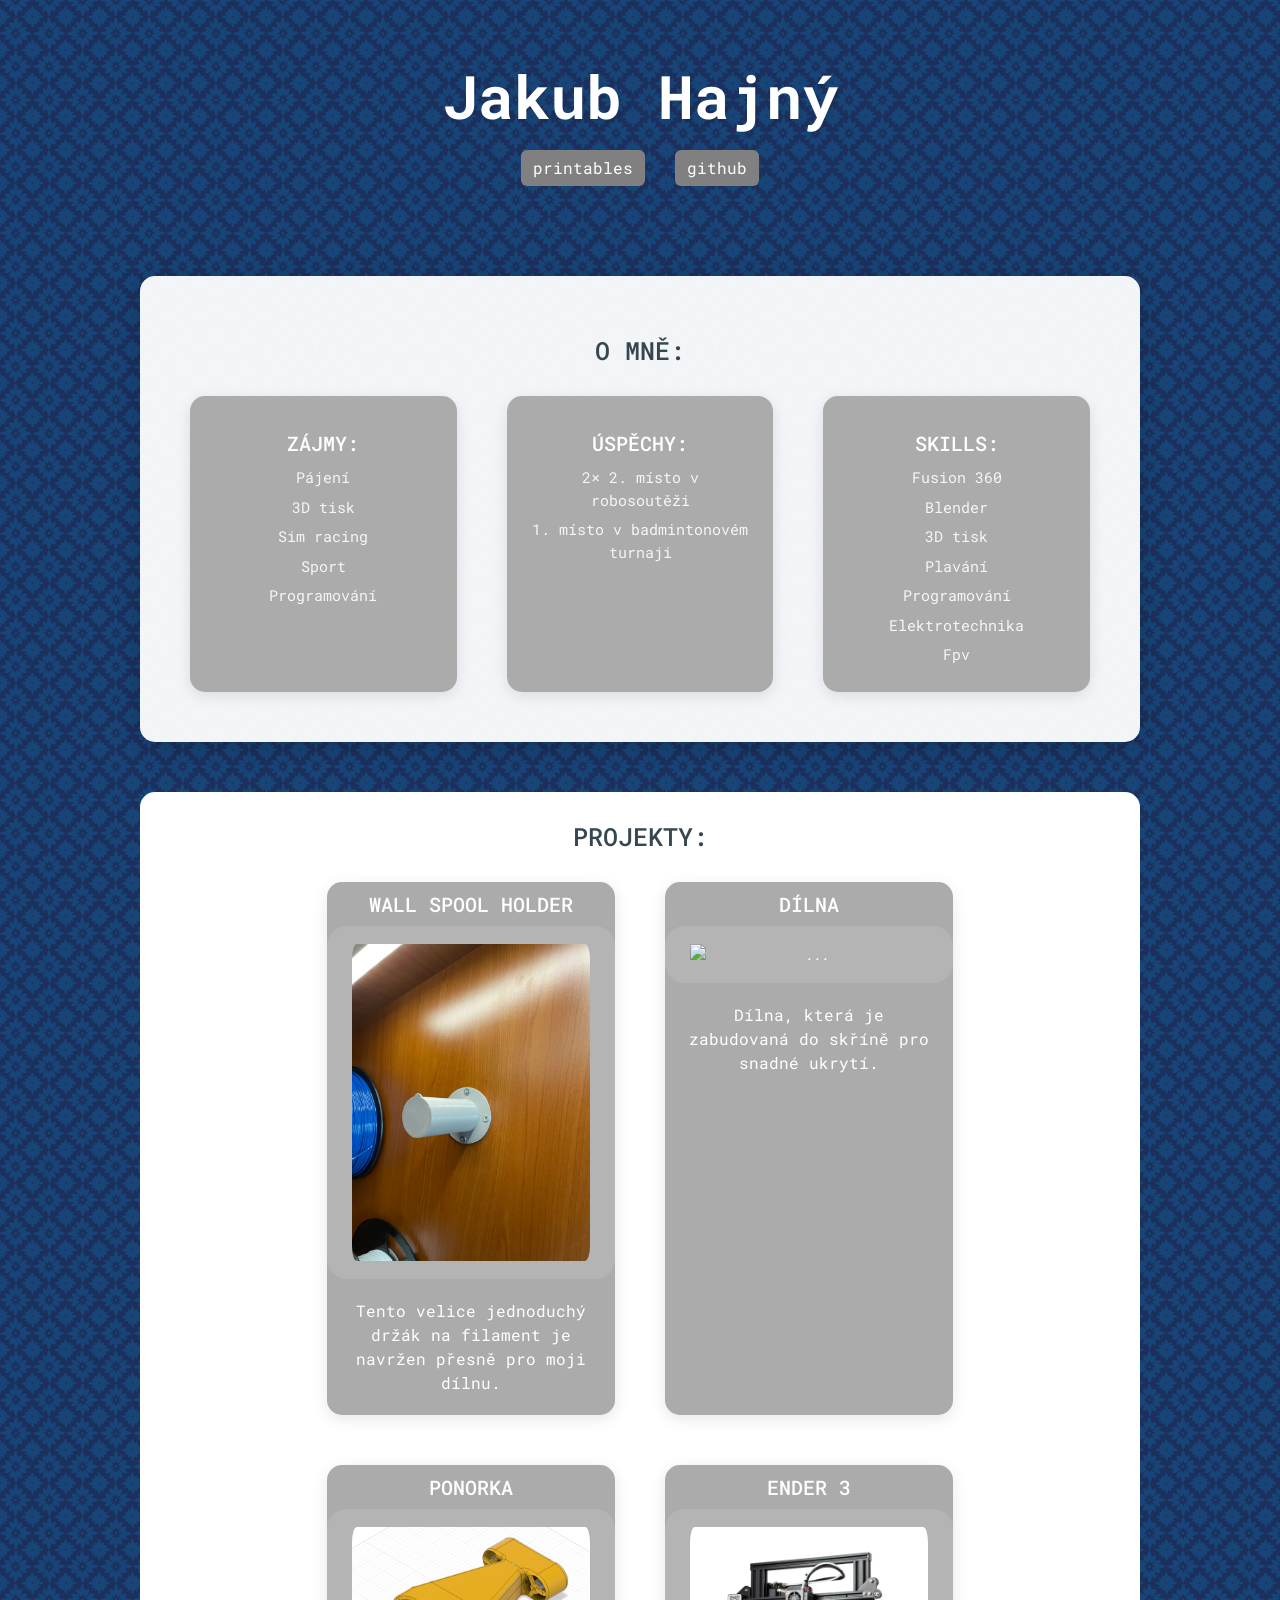
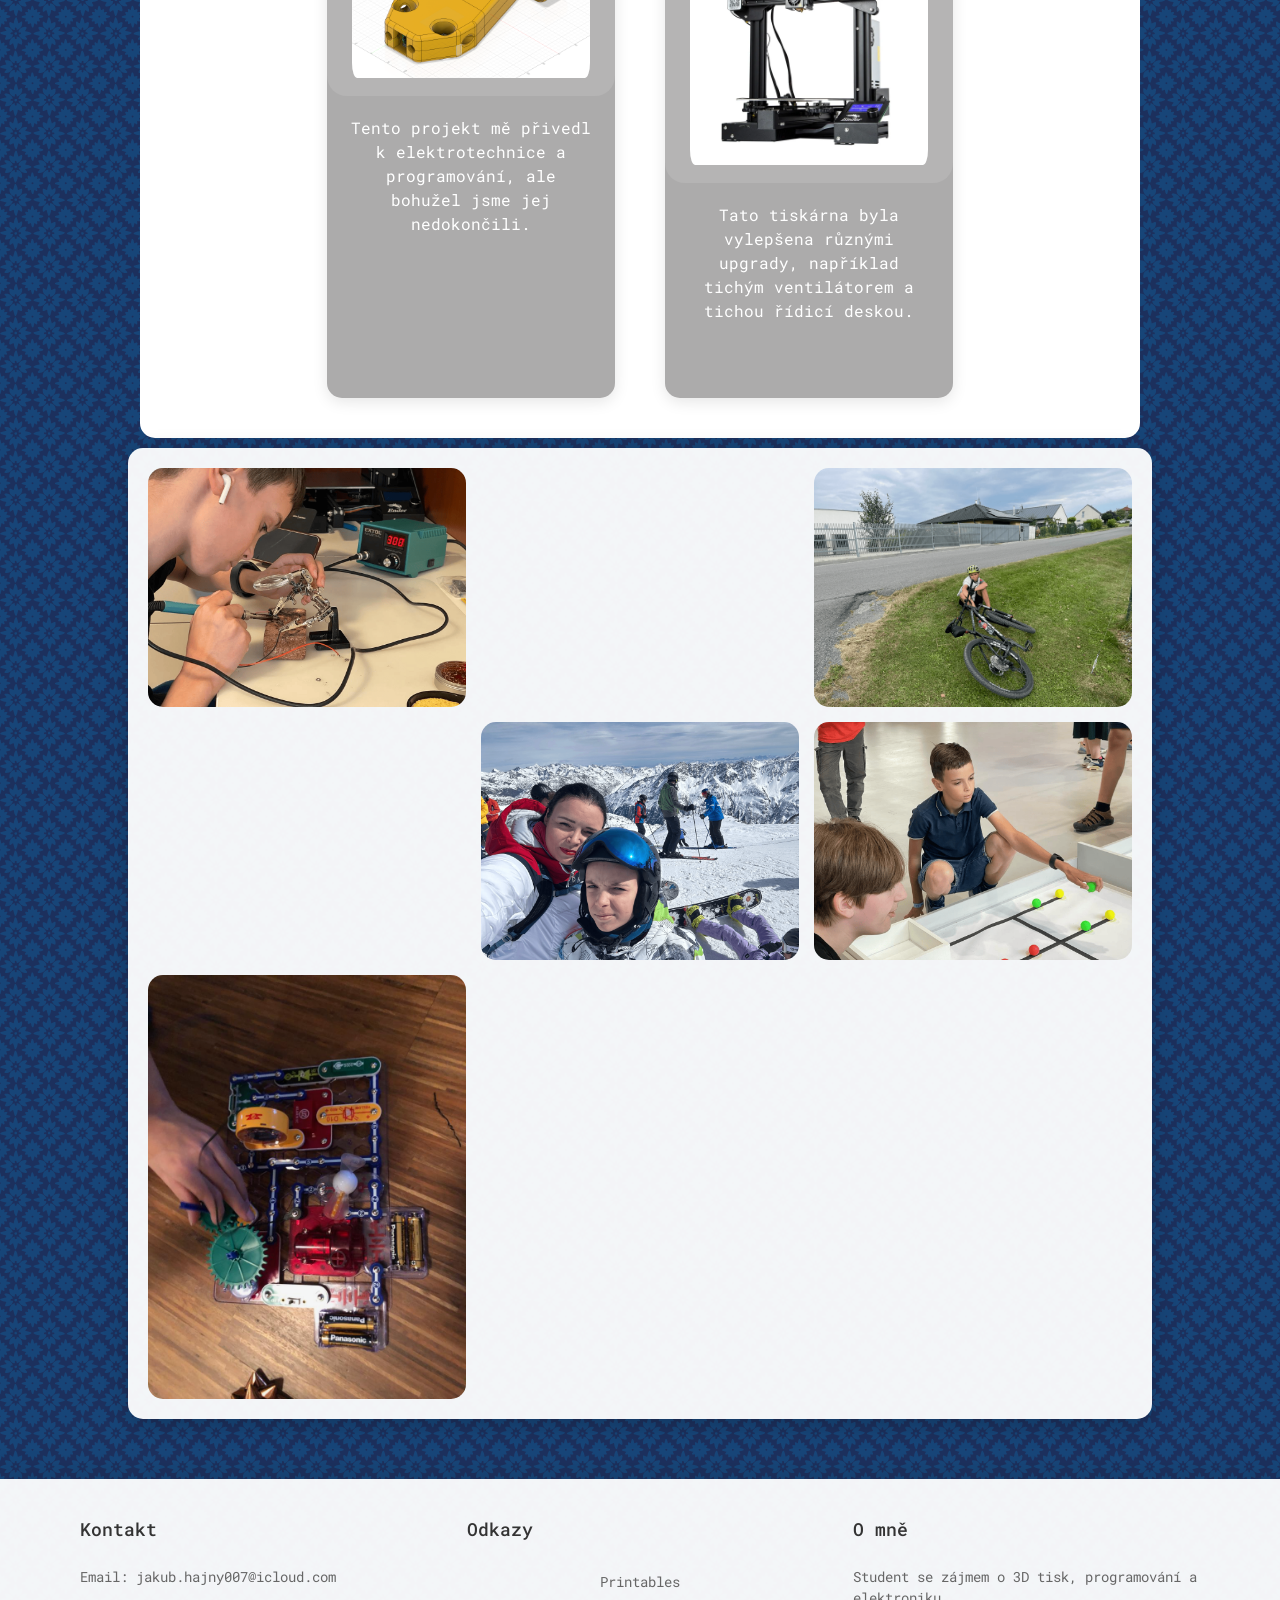
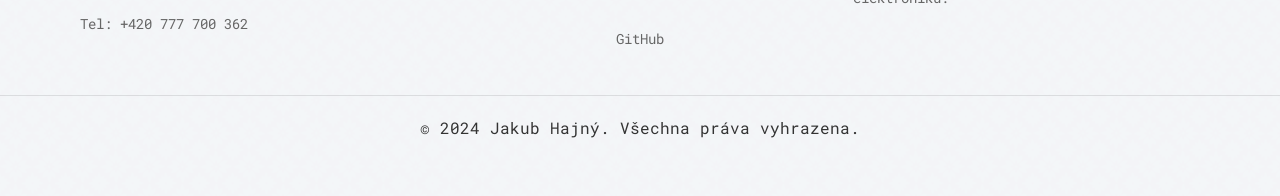
==== commit e733377f: "Update index.html" ====
--- a/index.html
+++ b/index.html
@@ -508,7 +508,7 @@
         <div class="footer-content">
             <div class="footer-section">
                 <h4>Kontakt</h4>
-                <p>Email: jakub.hajny@icloud.com</p>
+                <p>Email: jakub.hajny007@icloud.com</p>
                 <p>Tel: +420 777 700 362</p>
             </div>
             
@@ -533,4 +533,4 @@
 
 </body>
 
-</html>+</html>
